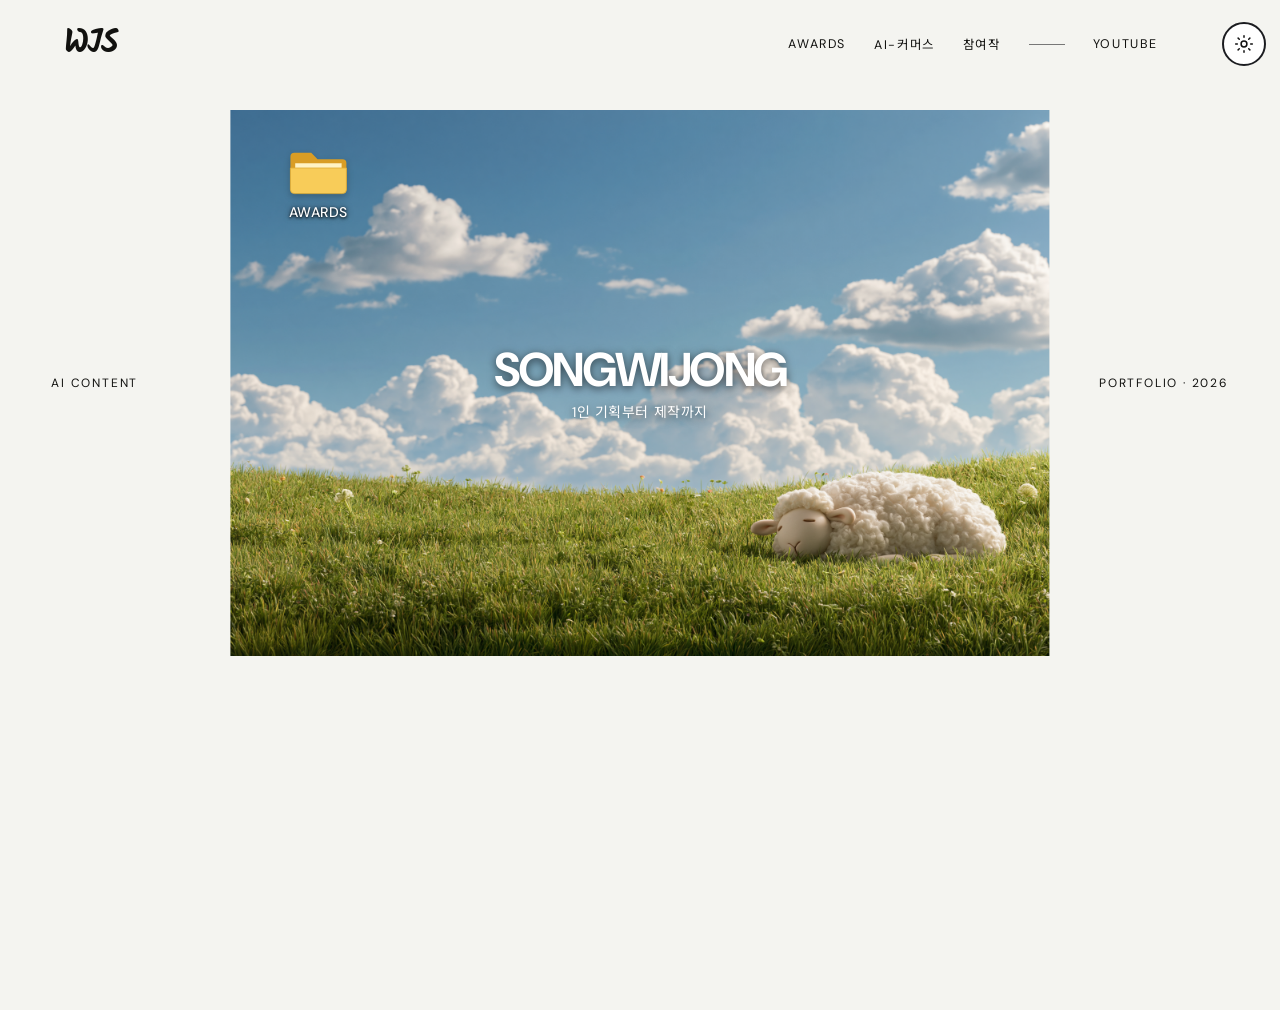
==== index.html @ e67542e6 "Upload portfolio website" ====
<!doctype html><html lang="ko"><head><meta charset="utf-8"><meta name="viewport" content="width=device-width,initial-scale=1"><meta name="description" content="AI 콘텐츠 기획자 송위종의 영상 포트폴리오"><title>SONG WIJONG — PORTFOLIO</title><link rel="stylesheet" href="styles.css"><link rel="stylesheet" href="reel.css"><link rel="icon" type="image/svg+xml" href="data:image/svg+xml,%3Csvg xmlns='http://www.w3.org/2000/svg' viewBox='0 0 64 64'%3E%3Crect width='64' height='64' fill='%23000'/%3E%3Cpath d='M17 19h8l7 23 7-23h8L36 49h-8z' fill='%23fff'/%3E%3C/svg%3E"></head><body class="home"><header class="top"><a class="brand" href="index.html" aria-label="WJS 홈">WJS</a><button class="menu-btn" aria-label="메뉴 열기">MENU</button><nav><a href="awards.html">AWARDS</a><a href="works.html">AI-커머스</a><a href="participated.html">참여작</a><i></i><a href="https://youtube.com/channel/UCOjtJ3QTxwpZEhkZmXVab7g?si=7heXzg0yucJP3MeO" target="_blank" rel="noopener noreferrer" aria-label="유튜브 채널 (새 탭)">YOUTUBE</a></nav></header><main class="showreel" aria-label="송위종 포트폴리오"><div class="reel-stage"><img class="desktop-wallpaper" src="sheep.png" width="1920" height="1280" alt="구름과 초원 아래 편안히 누워 있는 양" fetchpriority="high"><img class="desktop-wallpaper wallpaper-night" src="sheep-night.png" width="1536" height="1024" alt="" aria-hidden="true"><a class="desktop-folder" href="awards.html" aria-label="AWARDS 폴더 열기"><svg viewBox="0 0 80 64" aria-hidden="true"><path fill="#d99d25" d="M5 13a5 5 0 0 1 5-5h21l8 8h31a5 5 0 0 1 5 5v34H5Z"/><path fill="#fff3c4" d="M11 21h58v29H11z"/><path fill="#f8cc59" stroke="#dfac37" d="M5 27h70v27a5 5 0 0 1-5 5H10a5 5 0 0 1-5-5Z"/></svg><span>AWARDS</span></a></div><div class="reel-copy"><span class="side-label">AI CONTENT</span><div><h1>SONGWIJONG</h1><p class="intro-caption">1인 기획부터 제작까지</p></div><span class="side-label right">PORTFOLIO · 2026</span></div></main><footer class="home-foot"><!-- 연락용 이메일 주소를 받으면 이곳에 mailto 링크를 넣습니다. --></footer><div class="notice" role="status">SNS 주소를 연결할 예정입니다.</div><script src="app.js"></script><script src="firefly.js"></script></body></html>
---- styles.css ----
@import url('https://fonts.googleapis.com/css2?family=DM+Sans:wght@400;500;600;700&family=Noto+Sans+KR:wght@400;500;600;700&family=Kalam:wght@700&display=swap');
.archive-head h1.commerce-title{font-size:clamp(2rem,4.5vw,5rem);line-height:1.2;letter-spacing:-.04em}.top nav a{white-space:nowrap}
:root{--black:#050505;--white:#f5f5f0;--grey:#9a9a94;--line:#2b2b2b}*{box-sizing:border-box}html{background:var(--black);scroll-behavior:smooth}body{margin:0;background:var(--black);color:var(--white);font-family:'DM Sans','Noto Sans KR',sans-serif;min-height:100vh}a{color:inherit;text-decoration:none}button{font:inherit;color:inherit}.top{position:fixed;top:0;left:0;right:0;height:88px;z-index:20;display:flex;align-items:center;padding:0 5vw;justify-content:space-between;background:linear-gradient(#000b,transparent)}.top.solid{background:#050505;border-bottom:1px solid var(--line)}.brand{font-size:1.25rem;font-weight:700;letter-spacing:-.06em}.brand span{font-weight:400}.top nav{display:flex;align-items:center;gap:28px;font-size:.78rem;letter-spacing:.13em}.top nav a{position:relative}.top nav a:after{content:'';position:absolute;left:0;right:100%;bottom:-7px;height:1px;background:#fff;transition:.25s}.top nav a:hover:after,.top nav a.on:after{right:0}.top nav i{width:36px;height:1px;background:#777}.top nav [data-pending]{color:#b8b8b4}.menu-btn{display:none;background:transparent;border:0;font-size:.75rem;letter-spacing:.15em}.showreel{position:relative;height:100vh;min-height:650px;overflow:hidden;background:#090909}.reel-layer{position:absolute;inset:-4%;opacity:0;transform:scale(1.03);transition:opacity 1.2s,transform 7s;filter:saturate(.75);background-size:cover;background-position:center}.reel-layer.active{opacity:1;transform:scale(1)}.reel-layer[data-reel="01"]{background:radial-gradient(circle at 70% 35%,#f8bf68 0 6%,transparent 18%),linear-gradient(120deg,#161d29,#4f3035 55%,#c16445)}.reel-layer[data-reel="02"]{background:radial-gradient(circle at 30% 65%,#dff8ff 0 5%,transparent 23%),linear-gradient(145deg,#1e4b55,#7899a0 48%,#17242b)}.reel-layer[data-reel="03"]{background:linear-gradient(120deg,#130c20,#682640 48%,#dd8059)}.shade{position:absolute;inset:0;background:linear-gradient(90deg,#0009,transparent 42%,#0007),linear-gradient(0deg,#0009,transparent 45%,#0005)}.reel-copy{position:absolute;inset:0;display:grid;grid-template-columns:1fr auto 1fr;align-items:center;text-align:center;padding:0 5vw}.reel-copy h1{font-size:clamp(5rem,10vw,11rem);line-height:.77;letter-spacing:-.075em;margin:18px 0}.reel-copy p,.side-label{font-size:.68rem;letter-spacing:.38em}.side-label{justify-self:start}.side-label.right{justify-self:end}.sound{background:transparent;border:1px solid #ffffff70;padding:9px 14px;border-radius:99px;font-size:.65rem;letter-spacing:.15em;cursor:pointer}.progress{position:absolute;left:5vw;right:5vw;bottom:60px;height:1px;background:#ffffff40}.progress span{display:block;width:0;height:1px;background:#fff;animation:progress 7s linear infinite}@keyframes progress{to{width:100%}}.home-foot{position:fixed;left:5vw;right:5vw;bottom:20px;z-index:6;display:flex;justify-content:space-between;font-size:.61rem;letter-spacing:.22em;color:#c4c4c0}.archive{padding:170px 5vw 90px;max-width:1700px;margin:auto}.archive-head{display:grid;grid-template-columns:1fr 2fr 1fr;align-items:end;padding-bottom:56px}.archive-head p{font-size:.68rem;letter-spacing:.25em;color:var(--grey)}.archive-head h1{font-size:clamp(4.5rem,9vw,10rem);line-height:.8;letter-spacing:-.075em;margin:0}.archive-head sup{font-size:.7rem;letter-spacing:0;color:var(--grey);vertical-align:top}.archive-head>span{font-size:.82rem;color:var(--grey);justify-self:end}.project-grid{display:grid;grid-template-columns:repeat(2,1fr);gap:60px 18px}.project{border:0;background:transparent;padding:0;text-align:left;cursor:pointer}.project.large{grid-column:span 2}.thumb{display:grid;place-items:center;aspect-ratio:16/9;overflow:hidden;position:relative;background-size:110%;transition:background-size .7s}.project.large .thumb{aspect-ratio:2.15/1}.thumb:after{content:'';position:absolute;inset:0;background:#0000;transition:.3s}.thumb b{position:relative;z-index:2;opacity:0;border:1px solid #fff;border-radius:50%;width:72px;height:72px;display:grid;place-items:center;font-size:.68rem;letter-spacing:.12em;transition:.3s}.project:hover .thumb{background-size:116%}.project:hover .thumb:after{background:#0005}.project:hover .thumb b{opacity:1}.t1{background:linear-gradient(165deg,#879bac 0 40%,#c8bd91 41% 58%,#324b3c 59%)}.t2{background:radial-gradient(circle,#e05b29 0 8%,transparent 9%),linear-gradient(135deg,#210806,#82230f)}.t3{background:linear-gradient(110deg,#d8fa58 0 46%,#243921 47% 58%,#8ec545 59%)}.t4{background:radial-gradient(circle at 40% 40%,#f2d17d 0 14%,transparent 15%),linear-gradient(140deg,#24463e,#75a37a)}.t5{background:linear-gradient(160deg,#9fb9d4 0 47%,#f4f2e4 48% 62%,#8cb7da 63%)}.t6{background:linear-gradient(130deg,#ddd 0 28%,#303030 29% 67%,#930f18 68%)}.project-info{display:flex;justify-content:space-between;padding-top:14px}.project-info strong{font-size:1rem}.project-info small{font-size:.65rem;letter-spacing:.12em;color:var(--grey)}.awards{min-height:100vh}.award-list{border-top:1px solid var(--line)}.award-row{width:100%;display:grid;grid-template-columns:70px 1.8fr 1fr 80px 40px;align-items:center;padding:33px 5px;border-bottom:1px solid var(--line);color:var(--white);transition:.25s}.award-row:hover{background:#f2f2ed;color:#080808;padding-left:20px;padding-right:20px}.award-row .num,.award-row .year{font-size:.7rem;color:var(--grey)}.award-name strong{display:block;font-size:clamp(1.3rem,2.5vw,2.5rem);letter-spacing:-.04em}.award-name small,.prize small{font-size:.75rem;color:var(--grey)}.prize{font-size:.75rem;letter-spacing:.12em}.arrow{font-size:1.4rem}.viewer{position:fixed;inset:0;z-index:50;background:#080808;display:none;place-items:center;text-align:center}.viewer.open{display:grid}.viewer h2{font-size:clamp(4rem,10vw,10rem);line-height:.8;letter-spacing:-.07em;margin:20px}.viewer p,.viewer span{color:var(--grey);font-size:.8rem}.viewer-close{position:absolute;top:30px;right:4vw;border:0;background:transparent;cursor:pointer;font-size:.72rem;letter-spacing:.14em}.notice{position:fixed;left:50%;bottom:30px;transform:translate(-50%,20px);background:#eee;color:#111;padding:12px 18px;font-size:.78rem;opacity:0;pointer-events:none;z-index:70;transition:.3s}.notice.show{opacity:1;transform:translate(-50%,0)}
@media(max-width:850px){.top{height:70px;padding:0 20px}.menu-btn{display:block}.top nav{position:fixed;inset:70px 0 auto;background:#070707;border-top:1px solid var(--line);padding:28px 20px;display:none;flex-direction:column;align-items:flex-start;font-size:1rem}.top.menu-open nav{display:flex}.top nav i{width:100%}.reel-copy{grid-template-columns:1fr}.side-label{display:none}.reel-copy h1{font-size:20vw}.home-foot{left:20px;right:20px}.archive{padding:130px 20px 60px}.archive-head{display:block}.archive-head h1{margin:28px 0}.archive-head>span{display:block}.project-grid{display:block}.project{display:block;width:100%;margin-bottom:42px}.project.large .thumb,.thumb{aspect-ratio:16/10}.project-info{display:block}.project-info small{display:block;margin-top:4px}.award-row{grid-template-columns:40px 1fr 35px;padding:24px 0}.award-row .prize,.award-row .year{display:none}}
.theme-toggle{position:fixed;top:22px;right:3vw;z-index:24;width:44px;height:44px;border-radius:50%;border:1px solid #ffffff70;background:#090909b8;color:#fff;display:grid;place-items:center;cursor:pointer;backdrop-filter:blur(12px);transition:background .25s,color .25s,border-color .25s,transform .2s}.theme-toggle:hover{transform:scale(1.07);background:#fff;color:#080808}.theme-toggle:focus-visible{outline:2px solid currentColor;outline-offset:3px}.theme-toggle svg{position:absolute;width:20px;height:20px;fill:none;stroke:currentColor;stroke-width:1.8;stroke-linecap:round;stroke-linejoin:round;transition:opacity .25s,transform .35s}.moon-icon{opacity:0;transform:rotate(-30deg) scale(.65)}.light .sun-icon{opacity:0;transform:rotate(45deg) scale(.65)}.light .moon-icon{opacity:1;transform:rotate(0) scale(1)}
.light{--black:#f4f4f0;--white:#11110f;--grey:#62625d;--line:#c9c9c2;background:#f4f4f0}.light body{background:#f4f4f0;color:#11110f}.light .top.solid{background:#f4f4f0}.light .top:not(.solid){background:linear-gradient(#fffc,transparent)}.light .top:not(.solid) .brand,.light .top:not(.solid) nav a{color:#11110f;text-shadow:0 1px 8px #fff}.light .top nav i{background:#777}.light .theme-toggle{background:#ffffffe8;color:#111;border-color:#1115}.light .theme-toggle:hover{background:#111;color:#fff}.light .viewer{background:#f4f4f0}.light .notice{background:#111;color:#fff}.light .award-row{color:#11110f}.light .award-row:hover{background:#111;color:#fff}.light .top nav a:after{background:#111}.light .showreel{background:#ddd}.light .shade{background:linear-gradient(90deg,#fff9,transparent 42%,#fff6),linear-gradient(0deg,#fff8,transparent 45%,#fff4)}.light .reel-copy,.light .home-foot{color:#111;text-shadow:0 1px 12px #fff}.light .sound{border-color:#1118;background:#ffffff40}.light .progress{background:#0003}.light .progress span{background:#111}
@media(max-width:850px){.theme-toggle{top:14px;right:76px;width:42px;height:42px}.light .top nav{background:#f4f4f0}}
.top nav{margin-right:58px}.theme-toggle{right:14px;background:#1b1c20;border-color:#1b1c20;color:#fff}.theme-toggle:hover{background:#292a30;color:#fff}.theme-toggle .sun-icon{opacity:0;transform:rotate(45deg) scale(.65)}.theme-toggle .moon-icon{opacity:1;transform:rotate(0) scale(1);fill:#fff;stroke:none}.light .theme-toggle{background:#fff;color:#111;border:2px solid #1b1c20}.light .theme-toggle:hover{background:#f2f2ef;color:#111}.light .theme-toggle .sun-icon{opacity:1;transform:rotate(0) scale(1);fill:none;stroke:currentColor}.light .theme-toggle .moon-icon{opacity:0;transform:rotate(-30deg) scale(.65);fill:none;stroke:currentColor}@media(max-width:850px){.top nav{margin-right:0}.theme-toggle{right:76px}}
.top .brand{display:inline-flex;align-items:center;font-family:'Kalam','Segoe Print',cursive;font-size:2rem;font-weight:700;letter-spacing:-.055em;line-height:1.2;white-space:nowrap}
---- reel.css ----
/* Shared frame layout. */
.home{--frame-width:min(64vw,1120px,calc((100svh - 240px)*1.5))}
.home .showreel{background:#090909;min-height:600px;height:100svh}
.reel-stage{position:absolute;inset:0;background:#090909}
#reel-video{width:100%;height:100%;object-fit:contain;display:block}
.home .showreel .shade{pointer-events:none;background:linear-gradient(to bottom,rgba(0,0,0,.65),rgba(0,0,0,.32) 28%,rgba(0,0,0,.32) 75%,rgba(0,0,0,.55))}
.home .reel-copy,.home .home-foot,.light .home .reel-copy,.light .home .home-foot{color:#fff;text-shadow:0 2px 8px #0009}
.home .reel-copy{z-index:2}
.home .reel-copy h1{line-height:.96;font-size:clamp(3rem,7vw,7rem);margin:20px 0}
.home .reel-copy p,.home .side-label{font-size:.8rem;letter-spacing:.15em}
.home .sound{color:#fff;background:#111b;border:1px solid #ffffff90;font-size:.875rem;min-height:44px}
.reel-controls{display:flex;justify-content:center;gap:12px}
#reel-status{max-width:30rem;letter-spacing:0}
.home .progress span{animation:none!important;background:#fff}
.home .progress{background:#fff4}
.home .top{background:linear-gradient(#000e,#0008,transparent);color:#fff}
.light .home .top:not(.solid) .brand,.light .home .top:not(.solid) nav a{color:#fff;text-shadow:0 2px 8px #000}
.light .home .top nav a:after{background:#fff}
.home button:focus-visible{outline:2px solid #fff;outline-offset:4px}
@media(max-width:850px){.home .top.menu-open nav,.light .home .top.menu-open nav{background:#101010;color:#fff}.home .reel-copy h1{font-size:15vw}.home .showreel{min-height:500px}}
/* Inset cinema frame with small captions in the surrounding margins. */
.home .showreel{margin-top:110px;height:calc(var(--frame-width)*.5625);min-height:0;overflow:visible;background:transparent}
.home .reel-stage,.home .showreel .shade{inset:0 auto auto 50%;transform:translateX(-50%);width:var(--frame-width);height:100%}
.home .reel-stage{background:transparent}
.home .reel-copy{grid-template-columns:1fr auto 1fr;padding:0 4vw}
.home .reel-copy h1{font-size:clamp(2rem,4.3vw,4.75rem)}
.home .reel-copy .side-label{display:block;color:var(--white);text-shadow:none;font-size:.75rem;letter-spacing:.15em;max-width:14vw;line-height:1.7}
.home .home-foot,.light .home .home-foot{position:relative;inset:auto;display:flex;justify-content:center;align-items:center;min-height:110px;margin:24px 20px 0;color:var(--white);text-shadow:none;font-size:.875rem;letter-spacing:.02em}
.home .top,.light .home .top:not(.solid){background:var(--black);color:var(--white)}
.light .home .top:not(.solid) .brand,.light .home .top:not(.solid) nav a{color:var(--white);text-shadow:none}
.light .home .top nav a:after{background:var(--white)}
@media(max-width:850px){
 .home{--frame-width:calc(100vw - 36px)}
 .home .showreel{margin-top:110px}
 .home .reel-copy{padding:0 18px}
 .home .reel-copy h1{font-size:clamp(2rem,8vw,3.5rem)}
 .home .reel-copy .side-label{position:absolute;top:-28px;left:18px;max-width:none;font-size:.75rem}
 .home .reel-copy .side-label.right{left:auto;right:18px}
 .home .reel-copy>div{grid-column:2}
 .home .reel-copy p{font-size:.75rem;letter-spacing:.08em}
 .home .home-foot{margin-top:18px;min-height:80px}
 .light .home .top.menu-open nav{background:var(--black)}
}
.home .showreel{height:calc(var(--frame-width)*.6666667)}
.desktop-wallpaper{display:block;width:100%;height:100%;object-fit:contain}
.wallpaper-night{position:absolute;inset:0;opacity:1;pointer-events:none;transition:opacity .6s ease}
.light .wallpaper-night{opacity:0}
@media(prefers-reduced-motion:reduce){.wallpaper-night{transition:none}}
.home .reel-copy{pointer-events:none}
.desktop-folder{position:absolute;top:5%;left:5%;display:flex;flex-direction:column;align-items:center;width:94px;padding:8px 5px;border:1px solid transparent;border-radius:5px;color:#fff;transition:background .18s,border-color .18s}
.desktop-folder svg{width:64px;height:52px;filter:drop-shadow(0 3px 3px #0003)}
.desktop-folder span{font-family:'DM Sans',sans-serif;font-size:.875rem;font-weight:500;letter-spacing:.035em;text-shadow:0 1px 3px #000,0 0 6px #0009;margin-top:5px}
.desktop-folder:hover,.desktop-folder:focus-visible{background:#c5e7ff38;border-color:#ffffff9c;outline:none}
.desktop-folder:active{background:#c5e7ff66}
@media(max-width:850px){.desktop-folder{width:76px;top:3%;left:3%;padding:4px}.desktop-folder svg{width:48px;height:39px}.home .reel-copy h1{font-size:clamp(1.8rem,7vw,3.5rem)}}
.home .reel-copy h1{white-space:nowrap;letter-spacing:-.045em;line-height:1.2}
.home .reel-copy h1{white-space:nowrap;font-size:clamp(1.5rem,3.7vw,4.1rem);letter-spacing:-.055em;line-height:1.1;margin:0}
.home .reel-copy .intro-caption{font-size:.875rem;letter-spacing:.04em;margin:7px 0 0;line-height:1.4}
@media(max-width:850px){.home .reel-copy h1{font-size:clamp(1.4rem,6.2vw,3rem)}.home .reel-copy .intro-caption{font-size:.75rem;margin-top:5px}}
.firefly-cursor{position:fixed;left:0;top:0;width:0;height:0;pointer-events:none;z-index:30;display:none}
.firefly-cursor::after{content:'';display:block;width:6px;height:6px;margin:-3px;border-radius:50%;background:#fcffd6;box-shadow:0 0 5px 2px #eeffab,0 0 15px 6px #d9ff8066,0 0 30px 12px #d9ff8022;animation:firefly-glow 2.8s ease-in-out infinite}
@keyframes firefly-glow{50%{box-shadow:0 0 4px 1px #eeffab,0 0 11px 4px #d9ff8044,0 0 23px 8px #d9ff8018}}
@media(hover:hover) and (pointer:fine){html:not(.light) .firefly-cursor.active{display:block}html:not(.light) .reel-stage.firefly-active,html:not(.light) .reel-stage.firefly-active *{cursor:none}}
@media(prefers-reduced-motion:reduce){.firefly-cursor::after{animation:none}}
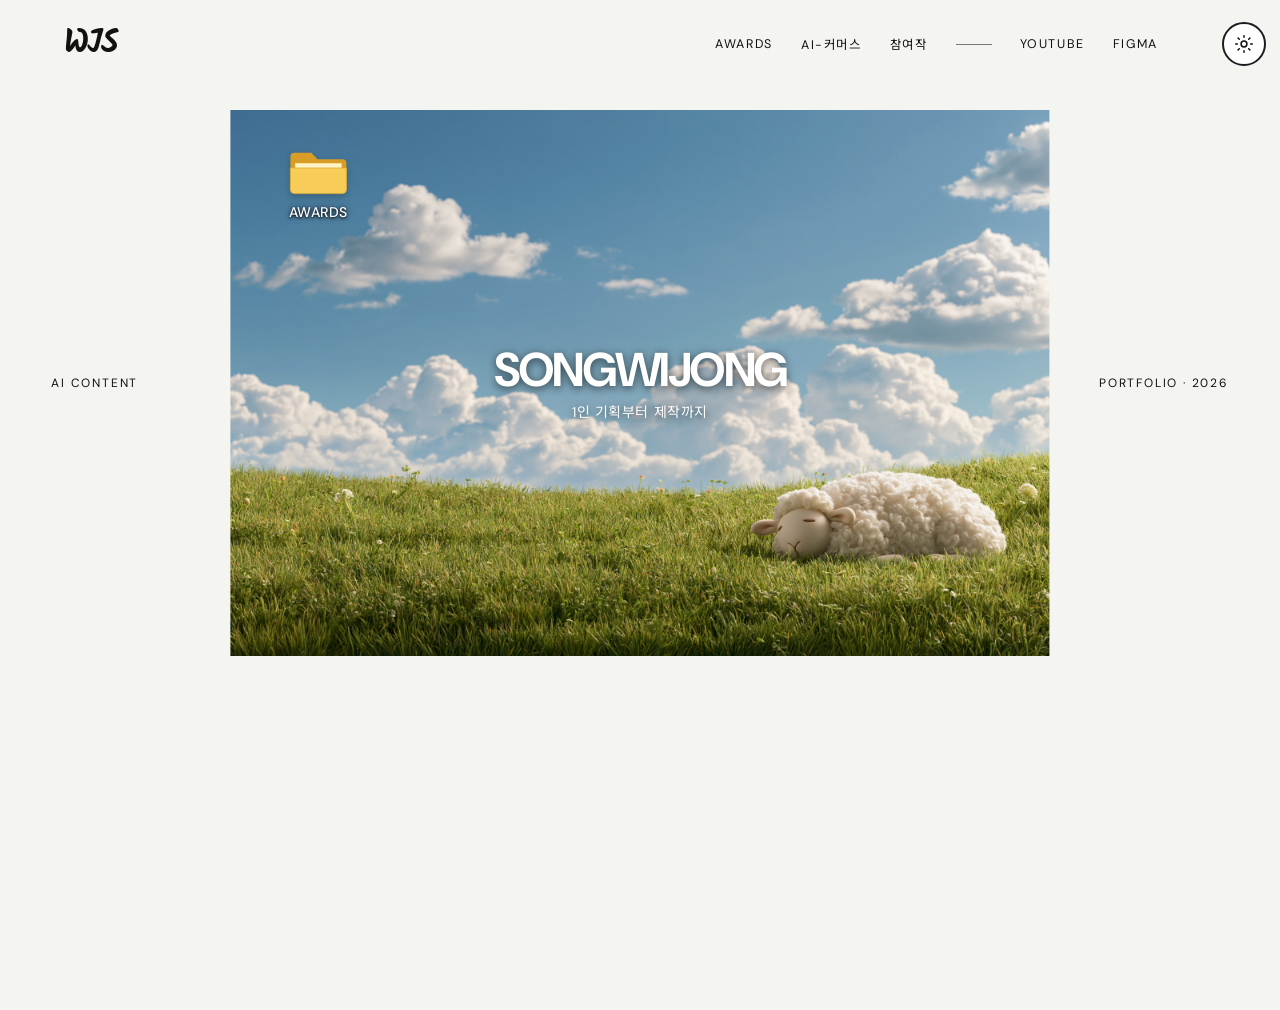
==== commit f582d766: "Add Figma link to home navigation" ====
--- a/index.html
+++ b/index.html
@@ -1 +1 @@
-<!doctype html><html lang="ko"><head><meta charset="utf-8"><meta name="viewport" content="width=device-width,initial-scale=1"><meta name="description" content="AI 콘텐츠 기획자 송위종의 영상 포트폴리오"><title>SONG WIJONG — PORTFOLIO</title><link rel="stylesheet" href="styles.css"><link rel="stylesheet" href="reel.css"><link rel="icon" type="image/svg+xml" href="data:image/svg+xml,%3Csvg xmlns='http://www.w3.org/2000/svg' viewBox='0 0 64 64'%3E%3Crect width='64' height='64' fill='%23000'/%3E%3Cpath d='M17 19h8l7 23 7-23h8L36 49h-8z' fill='%23fff'/%3E%3C/svg%3E"></head><body class="home"><header class="top"><a class="brand" href="index.html" aria-label="WJS 홈">WJS</a><button class="menu-btn" aria-label="메뉴 열기">MENU</button><nav><a href="awards.html">AWARDS</a><a href="works.html">AI-커머스</a><a href="participated.html">참여작</a><i></i><a href="https://youtube.com/channel/UCOjtJ3QTxwpZEhkZmXVab7g?si=7heXzg0yucJP3MeO" target="_blank" rel="noopener noreferrer" aria-label="유튜브 채널 (새 탭)">YOUTUBE</a></nav></header><main class="showreel" aria-label="송위종 포트폴리오"><div class="reel-stage"><img class="desktop-wallpaper" src="sheep.png" width="1920" height="1280" alt="구름과 초원 아래 편안히 누워 있는 양" fetchpriority="high"><img class="desktop-wallpaper wallpaper-night" src="sheep-night.png" width="1536" height="1024" alt="" aria-hidden="true"><a class="desktop-folder" href="awards.html" aria-label="AWARDS 폴더 열기"><svg viewBox="0 0 80 64" aria-hidden="true"><path fill="#d99d25" d="M5 13a5 5 0 0 1 5-5h21l8 8h31a5 5 0 0 1 5 5v34H5Z"/><path fill="#fff3c4" d="M11 21h58v29H11z"/><path fill="#f8cc59" stroke="#dfac37" d="M5 27h70v27a5 5 0 0 1-5 5H10a5 5 0 0 1-5-5Z"/></svg><span>AWARDS</span></a></div><div class="reel-copy"><span class="side-label">AI CONTENT</span><div><h1>SONGWIJONG</h1><p class="intro-caption">1인 기획부터 제작까지</p></div><span class="side-label right">PORTFOLIO · 2026</span></div></main><footer class="home-foot"><!-- 연락용 이메일 주소를 받으면 이곳에 mailto 링크를 넣습니다. --></footer><div class="notice" role="status">SNS 주소를 연결할 예정입니다.</div><script src="app.js"></script><script src="firefly.js"></script></body></html>
+<!doctype html><html lang="ko"><head><meta charset="utf-8"><meta name="viewport" content="width=device-width,initial-scale=1"><meta name="description" content="AI 콘텐츠 기획자 송위종의 영상 포트폴리오"><title>SONG WIJONG — PORTFOLIO</title><link rel="stylesheet" href="styles.css"><link rel="stylesheet" href="reel.css"><link rel="icon" type="image/svg+xml" href="data:image/svg+xml,%3Csvg xmlns='http://www.w3.org/2000/svg' viewBox='0 0 64 64'%3E%3Crect width='64' height='64' fill='%23000'/%3E%3Cpath d='M17 19h8l7 23 7-23h8L36 49h-8z' fill='%23fff'/%3E%3C/svg%3E"></head><body class="home"><header class="top"><a class="brand" href="index.html" aria-label="WJS 홈">WJS</a><button class="menu-btn" aria-label="메뉴 열기">MENU</button><nav><a href="awards.html">AWARDS</a><a href="works.html">AI-커머스</a><a href="participated.html">참여작</a><i></i><a href="https://youtube.com/channel/UCOjtJ3QTxwpZEhkZmXVab7g?si=7heXzg0yucJP3MeO" target="_blank" rel="noopener noreferrer" aria-label="유튜브 채널 (새 탭)">YOUTUBE</a><a href="https://www.figma.com/proto/ed7WmPdUXU2nTLthD0Yu2n/%EC%86%A1%EC%9C%84%EC%A2%85-%ED%8F%AC%ED%8A%B8%ED%8F%B4%EB%A6%AC%EC%98%A4?node-id=6047-2&amp;t=2Xgq5gxf2o704ZY4-1&amp;scaling=contain&amp;content-scaling=fixed&amp;page-id=0%3A1" target="_blank" rel="noopener noreferrer" aria-label="Figma 포트폴리오 (새 탭)">FIGMA</a></nav></header><main class="showreel" aria-label="송위종 포트폴리오"><div class="reel-stage"><img class="desktop-wallpaper" src="sheep.png" width="1920" height="1280" alt="구름과 초원 아래 편안히 누워 있는 양" fetchpriority="high"><img class="desktop-wallpaper wallpaper-night" src="sheep-night.png" width="1536" height="1024" alt="" aria-hidden="true"><a class="desktop-folder" href="awards.html" aria-label="AWARDS 폴더 열기"><svg viewBox="0 0 80 64" aria-hidden="true"><path fill="#d99d25" d="M5 13a5 5 0 0 1 5-5h21l8 8h31a5 5 0 0 1 5 5v34H5Z"/><path fill="#fff3c4" d="M11 21h58v29H11z"/><path fill="#f8cc59" stroke="#dfac37" d="M5 27h70v27a5 5 0 0 1-5 5H10a5 5 0 0 1-5-5Z"/></svg><span>AWARDS</span></a></div><div class="reel-copy"><span class="side-label">AI CONTENT</span><div><h1>SONGWIJONG</h1><p class="intro-caption">1인 기획부터 제작까지</p></div><span class="side-label right">PORTFOLIO · 2026</span></div></main><footer class="home-foot"><!-- 연락용 이메일 주소를 받으면 이곳에 mailto 링크를 넣습니다. --></footer><div class="notice" role="status">SNS 주소를 연결할 예정입니다.</div><script src="app.js"></script><script src="firefly.js"></script></body></html>
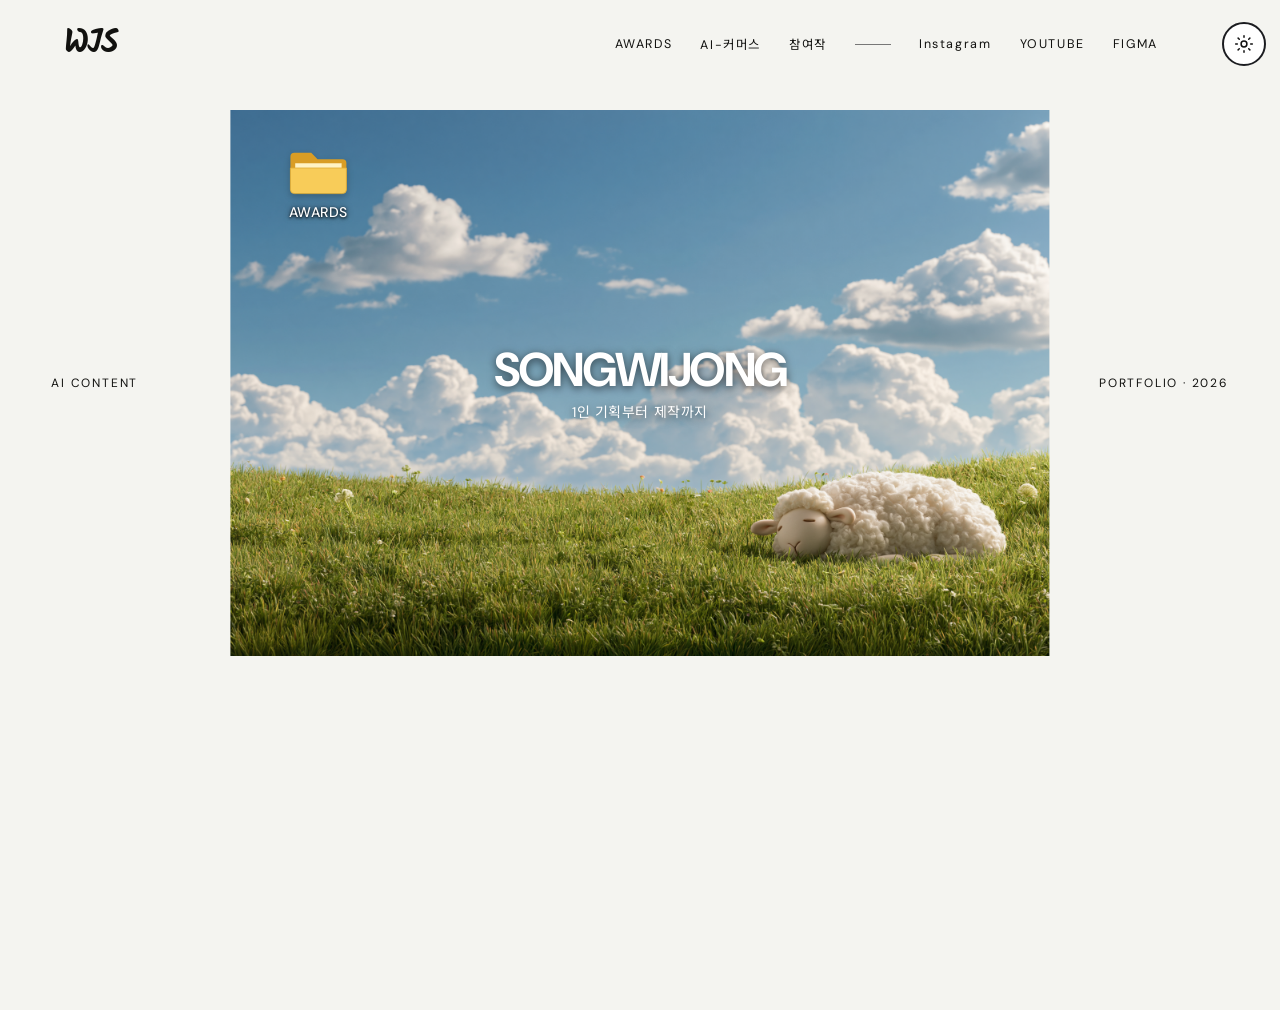
==== commit 8355570a: "Add Instagram link before YouTube in navigation" ====
--- a/index.html
+++ b/index.html
@@ -1 +1 @@
-<!doctype html><html lang="ko"><head><meta charset="utf-8"><meta name="viewport" content="width=device-width,initial-scale=1"><meta name="description" content="AI 콘텐츠 기획자 송위종의 영상 포트폴리오"><title>SONG WIJONG — PORTFOLIO</title><link rel="stylesheet" href="styles.css"><link rel="stylesheet" href="reel.css"><link rel="icon" type="image/svg+xml" href="data:image/svg+xml,%3Csvg xmlns='http://www.w3.org/2000/svg' viewBox='0 0 64 64'%3E%3Crect width='64' height='64' fill='%23000'/%3E%3Cpath d='M17 19h8l7 23 7-23h8L36 49h-8z' fill='%23fff'/%3E%3C/svg%3E"></head><body class="home"><header class="top"><a class="brand" href="index.html" aria-label="WJS 홈">WJS</a><button class="menu-btn" aria-label="메뉴 열기">MENU</button><nav><a href="awards.html">AWARDS</a><a href="works.html">AI-커머스</a><a href="participated.html">참여작</a><i></i><a href="https://youtube.com/channel/UCOjtJ3QTxwpZEhkZmXVab7g?si=7heXzg0yucJP3MeO" target="_blank" rel="noopener noreferrer" aria-label="유튜브 채널 (새 탭)">YOUTUBE</a><a href="https://www.figma.com/proto/ed7WmPdUXU2nTLthD0Yu2n/%EC%86%A1%EC%9C%84%EC%A2%85-%ED%8F%AC%ED%8A%B8%ED%8F%B4%EB%A6%AC%EC%98%A4?node-id=6047-2&amp;t=2Xgq5gxf2o704ZY4-1&amp;scaling=contain&amp;content-scaling=fixed&amp;page-id=0%3A1" target="_blank" rel="noopener noreferrer" aria-label="Figma 포트폴리오 (새 탭)">FIGMA</a></nav></header><main class="showreel" aria-label="송위종 포트폴리오"><div class="reel-stage"><img class="desktop-wallpaper" src="sheep.png" width="1920" height="1280" alt="구름과 초원 아래 편안히 누워 있는 양" fetchpriority="high"><img class="desktop-wallpaper wallpaper-night" src="sheep-night.png" width="1536" height="1024" alt="" aria-hidden="true"><a class="desktop-folder" href="awards.html" aria-label="AWARDS 폴더 열기"><svg viewBox="0 0 80 64" aria-hidden="true"><path fill="#d99d25" d="M5 13a5 5 0 0 1 5-5h21l8 8h31a5 5 0 0 1 5 5v34H5Z"/><path fill="#fff3c4" d="M11 21h58v29H11z"/><path fill="#f8cc59" stroke="#dfac37" d="M5 27h70v27a5 5 0 0 1-5 5H10a5 5 0 0 1-5-5Z"/></svg><span>AWARDS</span></a></div><div class="reel-copy"><span class="side-label">AI CONTENT</span><div><h1>SONGWIJONG</h1><p class="intro-caption">1인 기획부터 제작까지</p></div><span class="side-label right">PORTFOLIO · 2026</span></div></main><footer class="home-foot"><!-- 연락용 이메일 주소를 받으면 이곳에 mailto 링크를 넣습니다. --></footer><div class="notice" role="status">SNS 주소를 연결할 예정입니다.</div><script src="app.js"></script><script src="firefly.js"></script></body></html>
+<!doctype html><html lang="ko"><head><meta charset="utf-8"><meta name="viewport" content="width=device-width,initial-scale=1"><meta name="description" content="AI 콘텐츠 기획자 송위종의 영상 포트폴리오"><title>SONG WIJONG — PORTFOLIO</title><link rel="stylesheet" href="styles.css"><link rel="stylesheet" href="reel.css"><link rel="icon" type="image/svg+xml" href="data:image/svg+xml,%3Csvg xmlns='http://www.w3.org/2000/svg' viewBox='0 0 64 64'%3E%3Crect width='64' height='64' fill='%23000'/%3E%3Cpath d='M17 19h8l7 23 7-23h8L36 49h-8z' fill='%23fff'/%3E%3C/svg%3E"></head><body class="home"><header class="top"><a class="brand" href="index.html" aria-label="WJS 홈">WJS</a><button class="menu-btn" aria-label="메뉴 열기">MENU</button><nav><a href="awards.html">AWARDS</a><a href="works.html">AI-커머스</a><a href="participated.html">참여작</a><i></i><a href="https://www.instagram.com/96.wj_song/" target="_blank" rel="noopener noreferrer" aria-label="Instagram (새 탭)">Instagram</a><a href="https://youtube.com/channel/UCOjtJ3QTxwpZEhkZmXVab7g?si=7heXzg0yucJP3MeO" target="_blank" rel="noopener noreferrer" aria-label="유튜브 채널 (새 탭)">YOUTUBE</a><a href="https://www.figma.com/proto/ed7WmPdUXU2nTLthD0Yu2n/%EC%86%A1%EC%9C%84%EC%A2%85-%ED%8F%AC%ED%8A%B8%ED%8F%B4%EB%A6%AC%EC%98%A4?node-id=6047-2&amp;t=2Xgq5gxf2o704ZY4-1&amp;scaling=contain&amp;content-scaling=fixed&amp;page-id=0%3A1" target="_blank" rel="noopener noreferrer" aria-label="Figma 포트폴리오 (새 탭)">FIGMA</a></nav></header><main class="showreel" aria-label="송위종 포트폴리오"><div class="reel-stage"><img class="desktop-wallpaper" src="sheep.png" width="1920" height="1280" alt="구름과 초원 아래 편안히 누워 있는 양" fetchpriority="high"><img class="desktop-wallpaper wallpaper-night" src="sheep-night.png" width="1536" height="1024" alt="" aria-hidden="true"><a class="desktop-folder" href="awards.html" aria-label="AWARDS 폴더 열기"><svg viewBox="0 0 80 64" aria-hidden="true"><path fill="#d99d25" d="M5 13a5 5 0 0 1 5-5h21l8 8h31a5 5 0 0 1 5 5v34H5Z"/><path fill="#fff3c4" d="M11 21h58v29H11z"/><path fill="#f8cc59" stroke="#dfac37" d="M5 27h70v27a5 5 0 0 1-5 5H10a5 5 0 0 1-5-5Z"/></svg><span>AWARDS</span></a></div><div class="reel-copy"><span class="side-label">AI CONTENT</span><div><h1>SONGWIJONG</h1><p class="intro-caption">1인 기획부터 제작까지</p></div><span class="side-label right">PORTFOLIO · 2026</span></div></main><footer class="home-foot"><!-- 연락용 이메일 주소를 받으면 이곳에 mailto 링크를 넣습니다. --></footer><div class="notice" role="status">SNS 주소를 연결할 예정입니다.</div><script src="app.js"></script><script src="firefly.js"></script></body></html>
